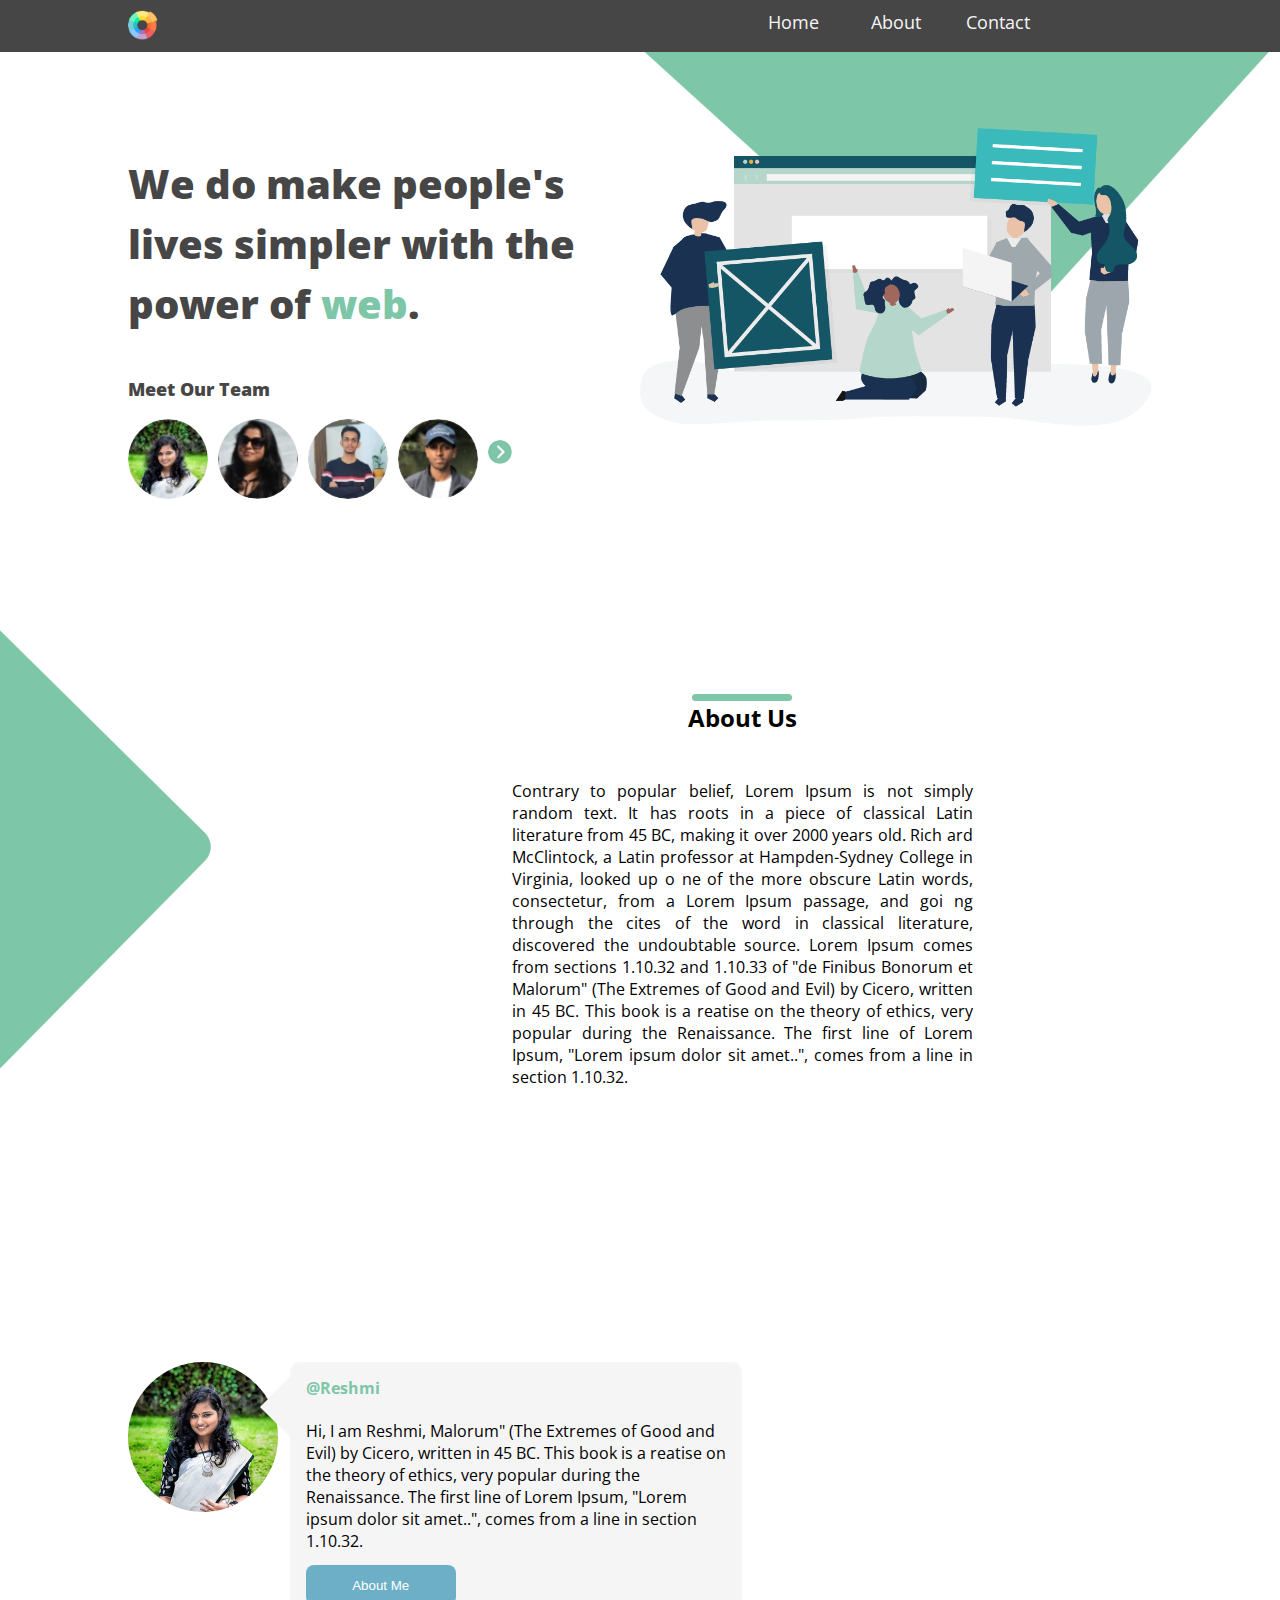
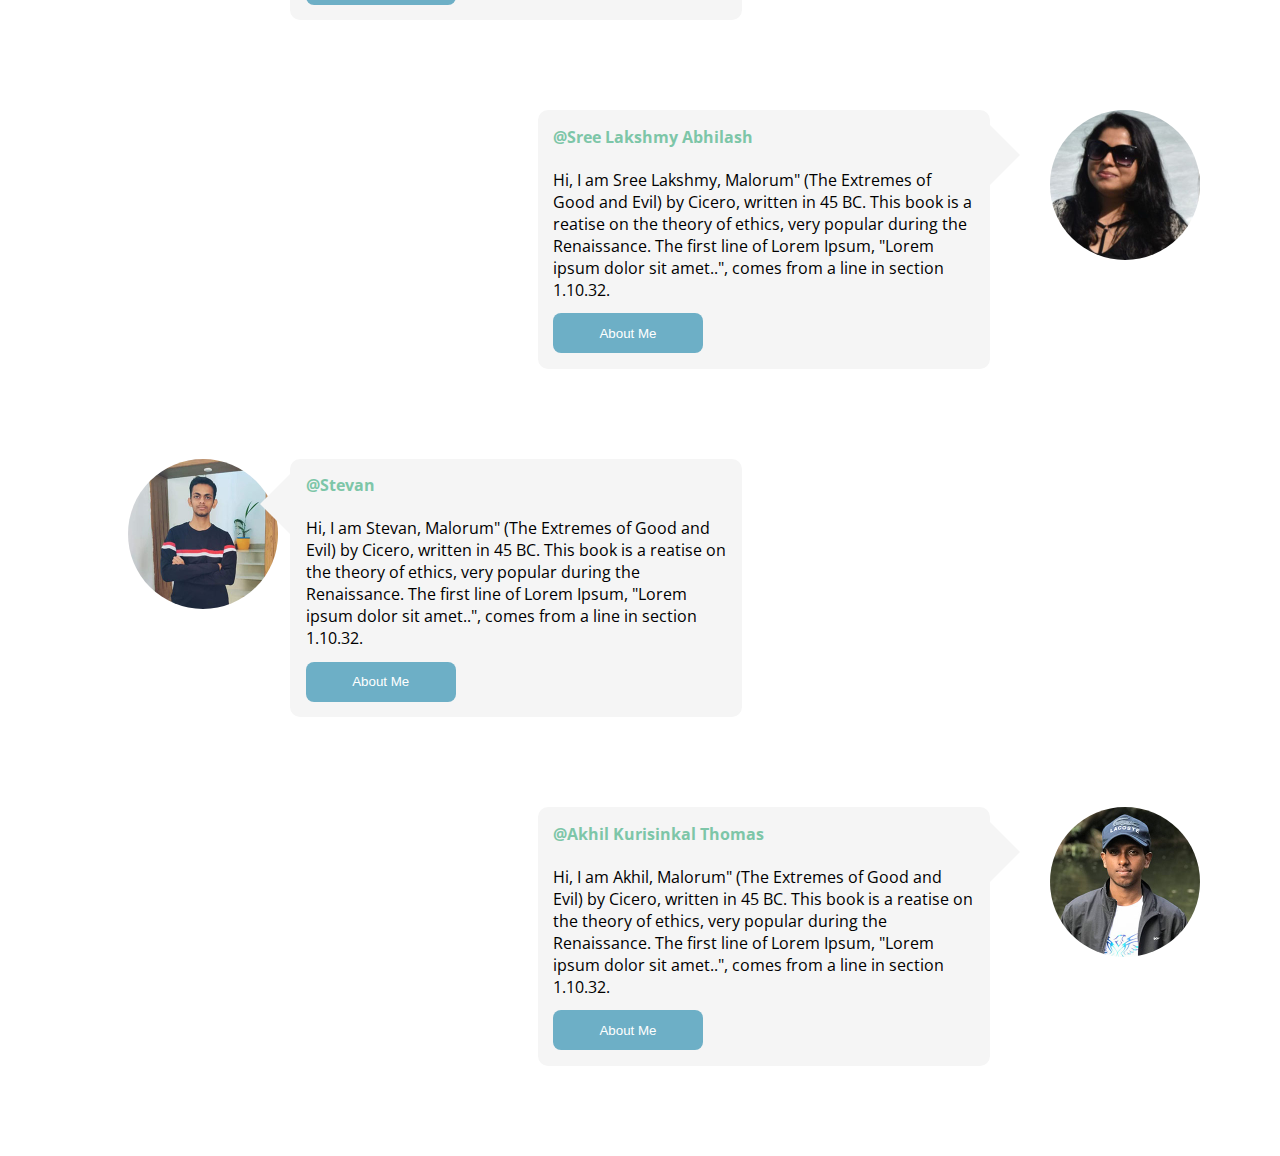
==== index.html @ 6f6b2364 "first commit" ====
<!DOCTYPE html>
<html lang="en">
<head>
    <meta charset="UTF-8">
    <meta name="viewport" content="width=device-width, initial-scale=1.0">
    <link rel="stylesheet" type="text/css" href="css/style.css">
    <link rel="preconnect" href="https://fonts.gstatic.com">
    <link href="https://fonts.googleapis.com/css2?family=Open+Sans:ital,wght@0,300;0,400;0,600;0,700;0,800;1,300;1,400;1,600;1,700;1,800&display=swap" rel="stylesheet">
    
    <title>W4</title>
</head>
<body>
    <!--header-->
    <header>
        <nav>
            <div id="logo">
               <img src="images/logo.png"/>
               <img id="menu"src="images/hamburg.png" style="width: 30px;height:30px"/>
            </div>
            <div id="nav-links">
                <div>Home</div>
                <div>About</div>
                <div>Contact</div>
            </div>
          
              
           
        </nav>
    </header>
    <!--header end-->

    <section id="main">
        <div id="hero-text">
            <p>We do make people's lives simpler with the power of <span style="color:#7DC6A8">web</span>.</p>
            <!--team members photos-->
            <p style="font-size: 18px;margin-top:5%;">Meet Our Team</p>
            <div class="team-icons">
                <div><img src="images/sm-reshmi.jpg"/></div>
                <div><img src="images/sm-sree.jpg"/></div>
                <div><img src="images/sm-stevan.jpg"/></div>
                <div><img src="images/sm-akhil.jpg"/></div>
                <div><a href="#section-3"><img id="right-arrow" src="images/right-arrow.jpg"/></a></div>
            </div>
            <!--team members photos end-->
        </div>
        <div id="hero">
            <img class="hero-img" src="images/35213 [Converted].png"/>
        </div>
    </section>

    <!--section 2 about us-->
    <section id="section-2">
        <div id="about">
            <div style="width: 100px; height:7px;background-color:#7DC6A8;margin:auto;border-radius:10px;"></div>
            <h2>About Us</h2>
            <p>Contrary to popular belief, Lorem Ipsum is not simply random text. It has roots in a 
                piece of classical Latin literature from 45 BC, making it over 2000 years old. Rich
                ard McClintock, a Latin professor at Hampden-Sydney College in Virginia, looked up o
                ne of the more obscure Latin words, consectetur, from a Lorem Ipsum passage, and goi
                ng through the cites of the word in classical literature, discovered the undoubtable 
                source. Lorem Ipsum comes from sections 1.10.32 and 1.10.33 of "de Finibus Bonorum et 
                Malorum" (The Extremes of Good and Evil) by Cicero, written in 45 BC. This book is a 
                reatise on the theory of ethics, very popular during the Renaissance. The first line of 
                Lorem Ipsum, "Lorem ipsum dolor sit amet..", comes from a line in section 1.10.32.
            </p> 
        </div>     
    </section>
    <!--section 2 ends-->

    <!--section 3 members details-->
    <section id="section-3">
        <div class="sub">
            <div class="photo"><img src="images/md-reshmi.jpg"/></div>
            <div class="chat-box">
                <div class="triangle"></div>
                <div class="rectangle">
                    <h4>@Reshmi</h4>
                    <p>Hi, I am Reshmi, Malorum" (The Extremes of Good and Evil) by Cicero, written in 45 BC. This book is a 
                        reatise on the theory of ethics, very popular during the Renaissance. The first line of 
                        Lorem Ipsum, "Lorem ipsum dolor sit amet..", comes from a line in section 1.10.32.</p>
                    <button class="about-btn">About Me</button>
                </div>
            </div>
        </div>
        <div class="sub-2">
            <div class="photo"><img src="images/md-sree.jpg"/></div>
            <div class="chat-box">
                <div class="rectangle">
                    <h4>@Sree Lakshmy Abhilash</h4>
                    <p>Hi, I am Sree Lakshmy, Malorum" (The Extremes of Good and Evil) by Cicero, written in 45 BC. This book is a 
                        reatise on the theory of ethics, very popular during the Renaissance. The first line of 
                        Lorem Ipsum, "Lorem ipsum dolor sit amet..", comes from a line in section 1.10.32.</p>
                    <button class="about-btn">About Me</button>
                </div>
                <div class="triangle-2"></div>    
            </div>
        </div>
        <div class="sub">
            <div class="photo"><img src="images/md-stevan.jpg"/></div>
            <div class="chat-box">
                <div class="triangle"></div>
                <div class="rectangle">
                    <h4>@Stevan</h4>
                    <p>Hi, I am Stevan, Malorum" (The Extremes of Good and Evil) by Cicero, written in 45 BC. This book is a 
                        reatise on the theory of ethics, very popular during the Renaissance. The first line of 
                        Lorem Ipsum, "Lorem ipsum dolor sit amet..", comes from a line in section 1.10.32.</p>
                    <button class="about-btn">About Me</button>
                </div>
            </div>
        </div>
        <div class="sub-2">
            <div class="photo"><img src="images/md-akhil.jpg"/></div>
            <div class="chat-box">
                <div class="rectangle">
                    <h4>@Akhil Kurisinkal Thomas</h4>
                    <p>Hi, I am Akhil, Malorum" (The Extremes of Good and Evil) by Cicero, written in 45 BC. This book is a 
                        reatise on the theory of ethics, very popular during the Renaissance. The first line of 
                        Lorem Ipsum, "Lorem ipsum dolor sit amet..", comes from a line in section 1.10.32.</p>
                    <button class="about-btn">About Me</button>
                </div>
                <div class="triangle-2"></div>
            </div>
        </div>
    </section>
    <!--section 3 ends-->
    
    
</body>
</html>
---- css/style.css ----
* {
  padding: 0;
  margin: 0;
}
body {
  position: relative;
  font-family: "Open Sans", sans-serif;
}
/*navigation bar*/
nav {
  width: 100%;
  height: auto;
  padding-top: 0.8%;
  padding-bottom: 0.5%;
  display: flex;
  flex-direction: row;
  background-color: #464646;
  color: #f5f5f5;
  font-size: 18px;
  position: fixed;
  top: 0;
}
#menu {
  display: none;
}

#logo {
  width: 60%;
  margin-left: 10%;
}
#logo img {
  width: 30px;
  height: 30px;
}

#nav-links {
  width: 40%;
  margin-right: 10%;
  display: flex;
  flex-direction: row;
}
#nav-links div {
  width: 25%;
  text-align: center;
}

#main {
  display: flex;
  padding: 0 10%;
  height: 70vh;
  background-image: url("../images/bg-1.png");
  background-size: 100%;
  background-repeat: no-repeat;
  /* border-bottom: solid #464646; */
}
#main div {
  width: 50%;
}
#hero-text {
  padding-top: 15%;
  font-size: 2.5em;
  font-weight: 800;
  color: #464646;
  line-height: 1.5em;
}
#hero {
  padding-top: 10%;
}
.hero-img {
  width: 100%;
  height: auto;
  margin-top: 5%;
}
.team-icons {
  display: flex;
  flex-direction: row;
  /* margin-top: 20%; */
}
.team-icons div {
  margin-right: 10px;
}
.team-icons img {
  width: 80px;
  height: 80px;
  border-radius: 50%;
}
.team-icons img:hover {
  width: 90px;
  height: 90px;
  border-radius: 50%;
}
#right-arrow {
  width: 24px;
  height: 24px;
}
#section-2 {
  height: 60vh;
  display: flex;
  padding-top: 5%;
  padding-left: 40%;
  background-image: url("../images/bg-2.png");
  background-size: 100%;
  background-repeat: no-repeat;
  /* border-bottom: solid #464646; */
}
#about {
  width: 60%;
  text-align: justify;
  height: auto;
}
#about h2 {
  text-align: center;
}
#about p {
  margin-top: 10%;
}
#section-3 {
  margin-top: 10%;
  display: flex;
  padding: 0 10%;
  flex-direction: column;
}

.sub {
  display: flex;
  flex-direction: row;
  height: auto;
  margin-bottom: 10vh;
}

.sub-2 {
  display: flex;
  flex-direction: row-reverse;
  height: auto;
  margin-bottom: 10vh;
}
.photo {
  width: 10%;
  text-align: center;
}
.photo img {
  width: 150px;
  height: 150px;
  border-radius: 50%;
}
.chat-box {
  width: 50%;
  display: flex;
  flex-direction: row;
}
.rectangle {
  width: 100%;
  height: auto;
  background-color: #f5f5f5;
  border-radius: 10px;
  padding: 3%;
  /* border-top-left-radius: 0; */
}
.rectangle p {
  margin-top: 5%;
}
.rectangle h4 {
  color: #7dc6a8;
}

.triangle {
  color: white;
  width: 0px;
  height: 0px;
  border: 30px solid black;
  border-top-color: transparent;
  border-right-color: #f5f5f5;
  border-bottom-color: transparent;
  border-left-color: transparent;
  margin-top: 15px;
}

.triangle-2 {
  color: white;
  width: 0px;
  height: 0px;
  border: 30px solid black;
  border-top-color: transparent;
  border-right-color: transparent;
  border-bottom-color: transparent;
  border-left-color: #f5f5f5;
  margin-top: 15px;
}
.about-btn {
  margin-top: 3%;
  width: 150px;
  height: 40px;
  background-color: #6dafc6;
  color: #ffffff;
  border: none;
  border-radius: 8px;
}

@media (max-width: 400px) {
  nav {
    width: 100%;
    height: auto;
    padding-top: 0.8%;
    padding-bottom: 0.5%;
    display: flex;
    flex-direction: row;
    background-color: #464646;
    color: #f5f5f5;
    font-size: 18px;
    position: fixed;
    top: 0;
  }

  #nav-links {
    display: none;
  }

  #logo {
    width: 100%;
    padding: 0 5%;
    margin-left: 0;
  }

  #menu {
    display: block;
    float: right;
  }
  #main {
    display: flex;
    flex-direction: column;
    padding: 0 5%;
    height: 100vh;
    background-image: url("../images/bg-1.png");
    background-size: 100%;
    background-repeat: no-repeat;
    border-bottom: solid #464646;
  }
  #main div {
    width: 100%;
    height: 70%;
  }
  #hero-text {
    padding-top: 15%;
    font-size: 2em;
    font-weight: 800;
    color: #464646;
    line-height: 1.5em;
  }
  #hero {
    padding-top: 5%;
    text-align: center;
  }
  .hero-img {
    width: 250px;
    height: auto;
    margin-top: 5%;
  }

  .team-icons {
    display: flex;
    flex-direction: row;
    /* margin-top: 20%; */
  }
  .team-icons div {
    margin-right: 3%;
  }
  .team-icons img {
    width: 40px;
    height: 40px;
    border-radius: 50%;
  }
  .team-icons img:hover {
    width: 50px;
    height: 50px;
    border-radius: 50%;
  }
  #right-arrow {
    width: 24px;
    height: 24px;
  }

  #section-2 {
    height: 100vh;
    display: flex;
    padding: 8%;
    background-image: url("../images/bg-2.png");
    background-size: 100%;
    background-repeat: no-repeat;
    border-bottom: solid #464646;
  }
  #about {
    width: 100%;
    text-align: justify;
    height: 100%;
  }
  #about h2 {
    text-align: center;
  }
  #about p {
    margin-top: 10%;
  }

  #section-3 {
    margin-top: 2%;
    display: flex;
    flex-direction: column;
  }

  .sub {
    display: flex;
    flex-direction: row;
    height: auto;
    margin-bottom: 10vh;
  }

  .sub-2 {
    display: flex;
    flex-direction: row-reverse;
    height: auto;
    margin-bottom: 10vh;
  }
  .photo {
    width: 10%;
    text-align: center;
  }
  .photo img {
    width: 50px;
    height: 50px;
    border-radius: 50%;
  }
  .chat-box {
    width: 100%;
    display: flex;
    flex-direction: row;
  }
  .rectangle {
    /* width: 100%;
    height: auto; */
    background-color: #f5f5f5;
    border-radius: 10px;
    padding: 3%;
    font-size: 12px;
    /* border-top-left-radius: 0; */
  }
  .rectangle p {
    margin-top: 5%;
  }
  .rectangle h4 {
    color: #7dc6a8;
  }

  .triangle {
    color: white;
    width: 0px;
    height: 0px;
    border: 30px solid black;
    border-top-color: transparent;
    border-right-color: #f5f5f5;
    border-bottom-color: transparent;
    border-left-color: transparent;
    margin-top: 15px;
  }

  .triangle-2 {
    color: white;
    width: 0px;
    height: 0px;
    border: 30px solid black;
    border-top-color: transparent;
    border-right-color: transparent;
    border-bottom-color: transparent;
    border-left-color: #f5f5f5;
    margin-top: 15px;
  }
  .about-btn {
    margin-top: 3%;
    width: 100px;
    height: 30px;
    background-color: #6dafc6;
    color: #ffffff;
    border: none;
    border-radius: 8px;
  }
}
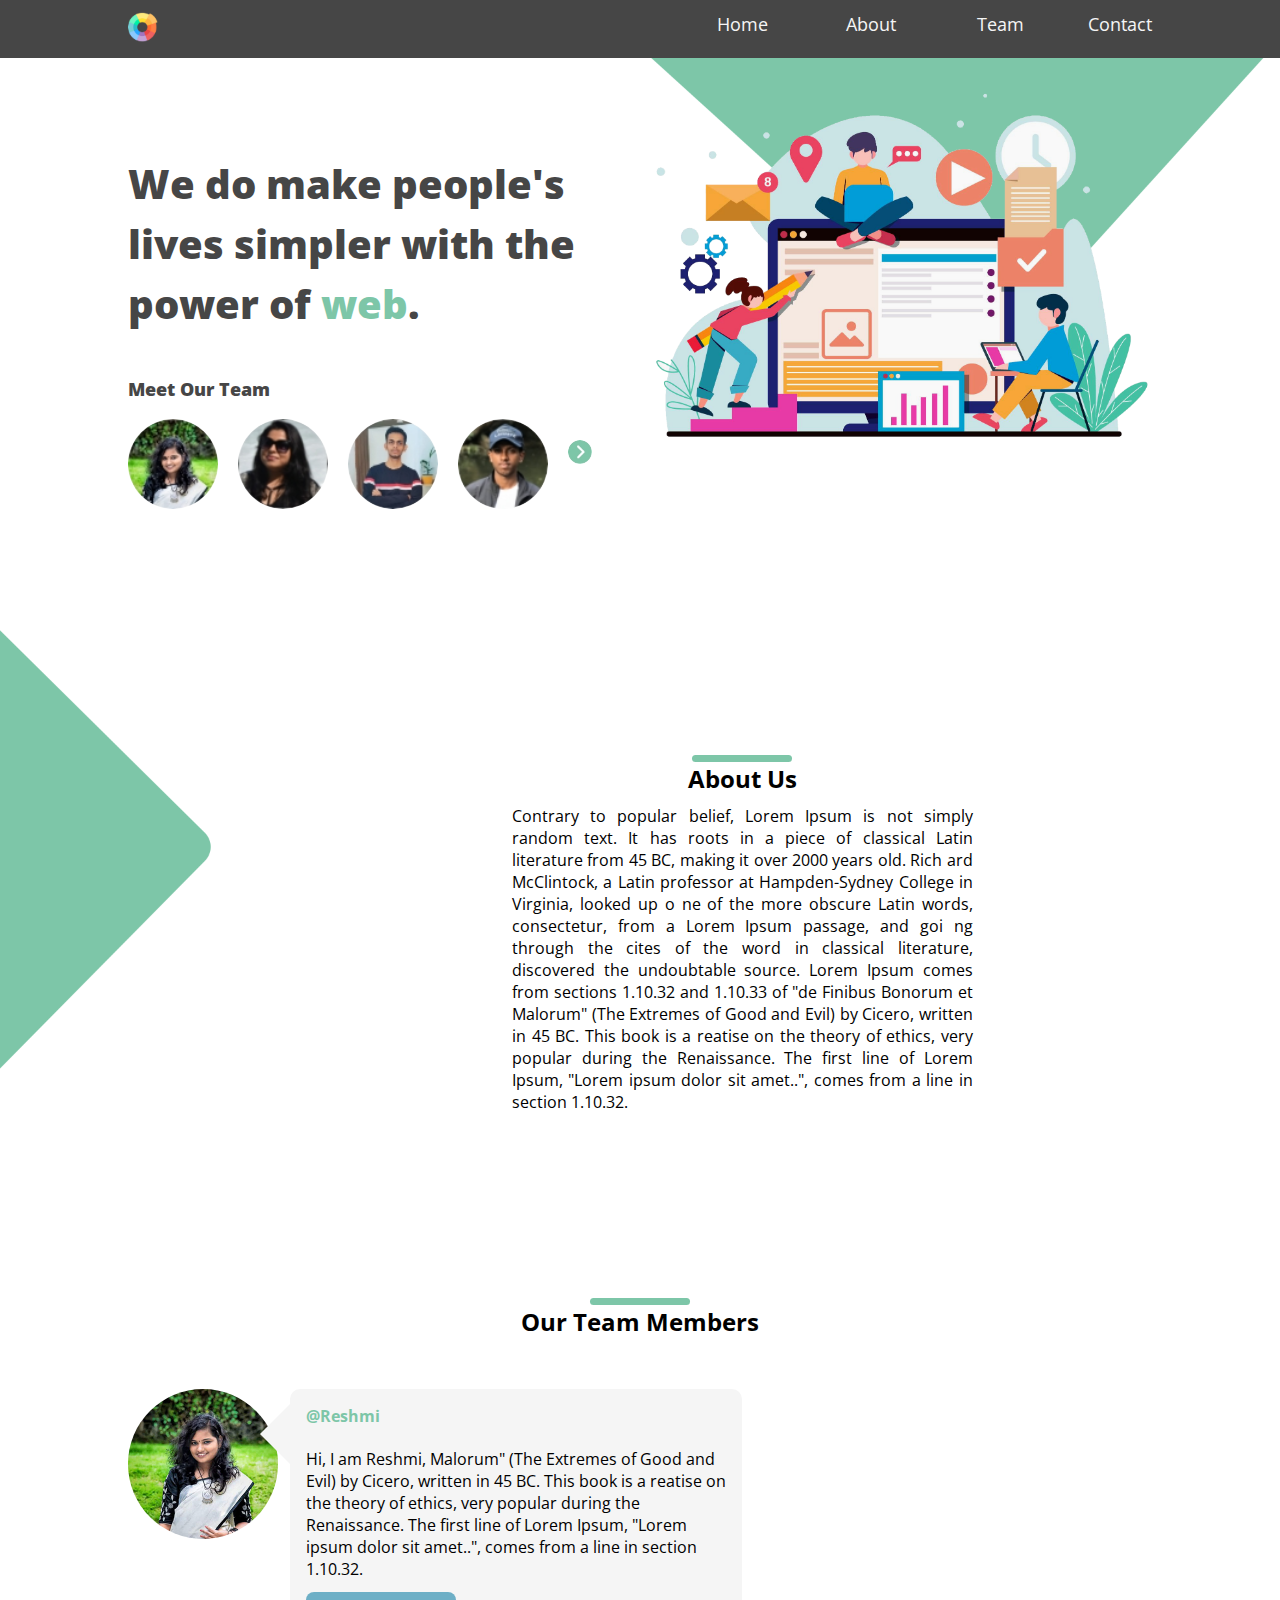
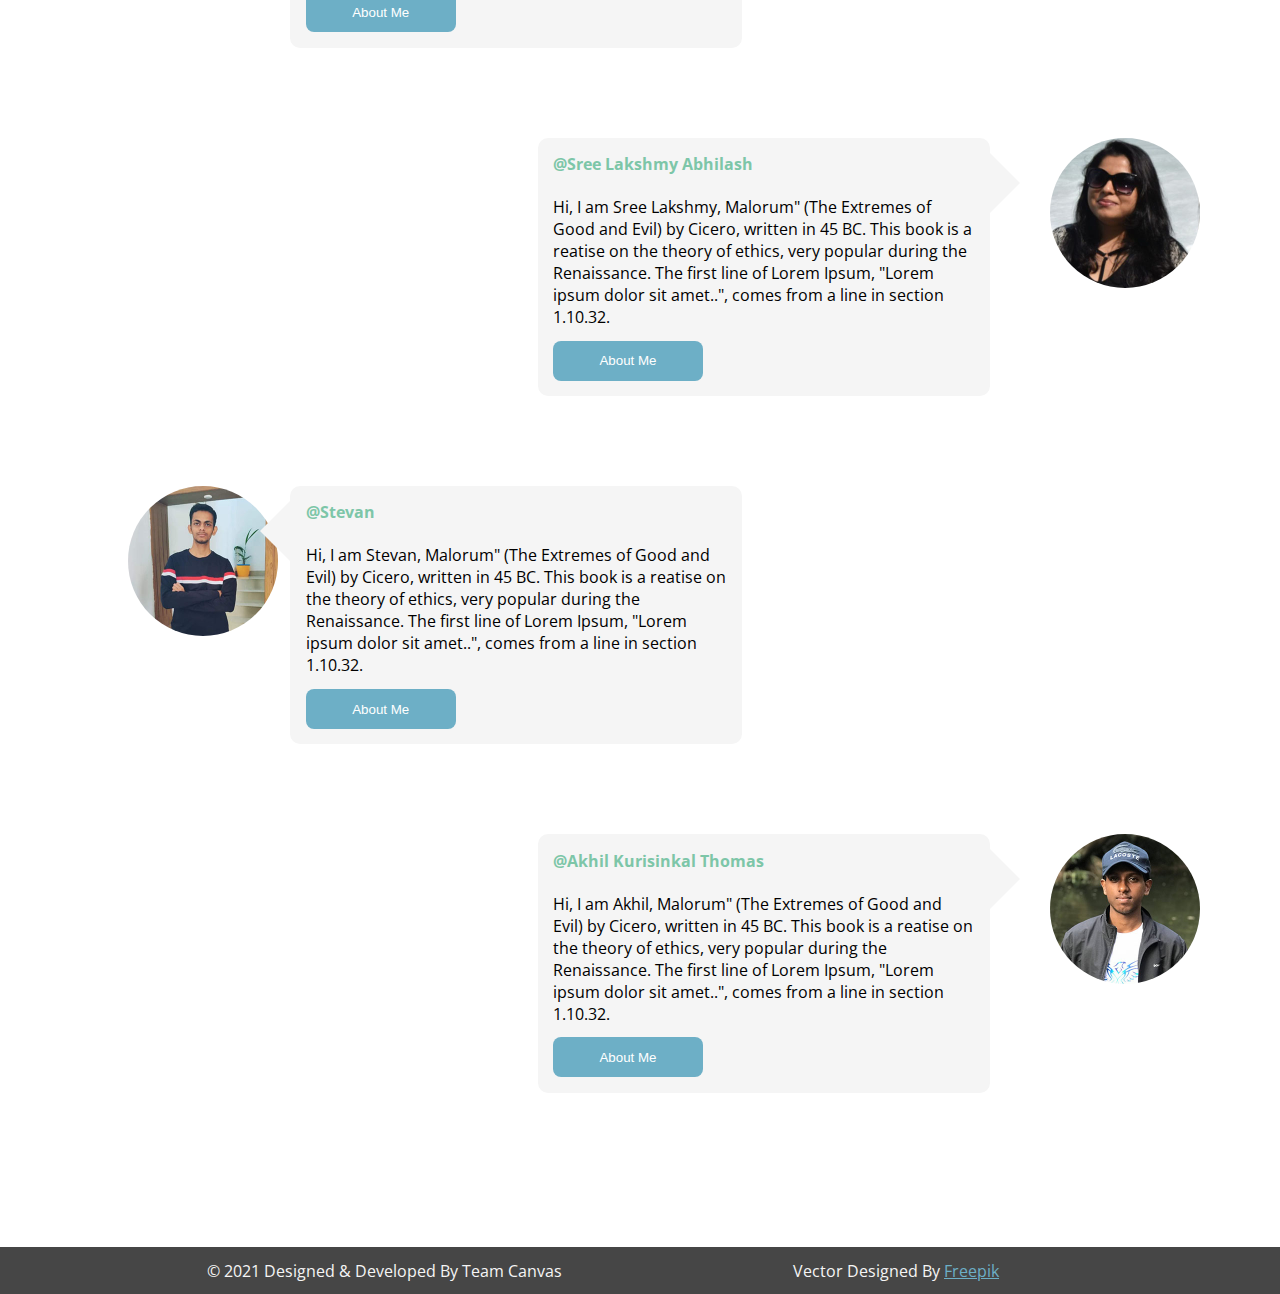
==== commit bc6f9509: "commit 2" ====
--- a/index.html
+++ b/index.html
@@ -18,13 +18,11 @@
                <img id="menu"src="images/hamburg.png" style="width: 30px;height:30px"/>
             </div>
             <div id="nav-links">
-                <div>Home</div>
-                <div>About</div>
-                <div>Contact</div>
-            </div>
-          
-              
-           
+                <div><a href="index.html">Home</a></div>
+                <div><a href="#about">About</a></div>
+                <div><a href="#section-3">Team</a></div>
+                <div><a href="#contact">Contact</a></div>
+            </div>  
         </nav>
     </header>
     <!--header end-->
@@ -44,7 +42,7 @@
             <!--team members photos end-->
         </div>
         <div id="hero">
-            <img class="hero-img" src="images/35213 [Converted].png"/>
+            <img class="hero-img" src="images/2.png"/>
         </div>
     </section>
 
@@ -69,6 +67,10 @@
 
     <!--section 3 members details-->
     <section id="section-3">
+        <div id="team">
+            <div style="width: 100px; height:7px;background-color:#7DC6A8;margin:auto;border-radius:10px;"></div>
+            <h2>Our Team Members</h2>
+        </div>
         <div class="sub">
             <div class="photo"><img src="images/md-reshmi.jpg"/></div>
             <div class="chat-box">
@@ -123,6 +125,16 @@
         </div>
     </section>
     <!--section 3 ends-->
+
+
+<footer>
+    <div class="copyright">
+        &#169; 2021 Designed & Developed By Team Canvas
+    </div>
+    <div class="credits">
+        Vector Designed By <a href="http://www.freepik.com">Freepik</a>
+    </div>
+</footer>
     
     
 </body>
--- a/css/style.css
+++ b/css/style.css
@@ -10,8 +10,8 @@
 nav {
   width: 100%;
   height: auto;
-  padding-top: 0.8%;
-  padding-bottom: 0.5%;
+  padding-top: 0.9%;
+  padding-bottom: 0.9%;
   display: flex;
   flex-direction: row;
   background-color: #464646;
@@ -25,7 +25,7 @@
 }
 
 #logo {
-  width: 60%;
+  width: 50%;
   margin-left: 10%;
 }
 #logo img {
@@ -34,16 +34,23 @@
 }
 
 #nav-links {
-  width: 40%;
+  width: 50%;
   margin-right: 10%;
   display: flex;
   flex-direction: row;
 }
+
 #nav-links div {
   width: 25%;
-  text-align: center;
-}
-
+  text-align: right;
+}
+#nav-links a:link {
+  color: #f5f5f5;
+  text-decoration: none;
+}
+#nav-links a:active {
+  text-decoration: underline;
+}
 #main {
   display: flex;
   padding: 0 10%;
@@ -51,7 +58,6 @@
   background-image: url("../images/bg-1.png");
   background-size: 100%;
   background-repeat: no-repeat;
-  /* border-bottom: solid #464646; */
 }
 #main div {
   width: 50%;
@@ -64,7 +70,8 @@
   line-height: 1.5em;
 }
 #hero {
-  padding-top: 10%;
+  padding-top: 5%;
+  border-left: #464646;
 }
 .hero-img {
   width: 100%;
@@ -77,16 +84,16 @@
   /* margin-top: 20%; */
 }
 .team-icons div {
-  margin-right: 10px;
+  margin-right: 20px;
 }
 .team-icons img {
-  width: 80px;
-  height: 80px;
-  border-radius: 50%;
-}
-.team-icons img:hover {
   width: 90px;
   height: 90px;
+  border-radius: 50%;
+}
+.team-icons img:hover {
+  width: 100px;
+  height: 100px;
   border-radius: 50%;
 }
 #right-arrow {
@@ -101,10 +108,10 @@
   background-image: url("../images/bg-2.png");
   background-size: 100%;
   background-repeat: no-repeat;
-  /* border-bottom: solid #464646; */
 }
 #about {
   width: 60%;
+  padding-top: 8%;
   text-align: justify;
   height: auto;
 }
@@ -112,15 +119,18 @@
   text-align: center;
 }
 #about p {
-  margin-top: 10%;
+  margin-top: 2%;
 }
 #section-3 {
-  margin-top: 10%;
-  display: flex;
-  padding: 0 10%;
+  /* margin-top: 3%; */
+  display: flex;
+  padding: 5% 10%;
   flex-direction: column;
 }
-
+#section-3 h2 {
+  text-align: center;
+  margin-bottom: 5%;
+}
 .sub {
   display: flex;
   flex-direction: row;
@@ -196,6 +206,28 @@
   border-radius: 8px;
 }
 
+footer {
+  width: 100%;
+  background-color: #464646;
+  color: #f5f5f5;
+  height: auto;
+  padding: 1% 0;
+  display: flex;
+}
+footer a {
+  color: #6dafc6;
+}
+footer div {
+  width: 50%;
+  text-align: center;
+}
+footer div.copyright {
+  margin-left: 10%;
+}
+footer div.credits {
+  margin-right: 10%;
+}
+
 @media (max-width: 400px) {
   nav {
     width: 100%;
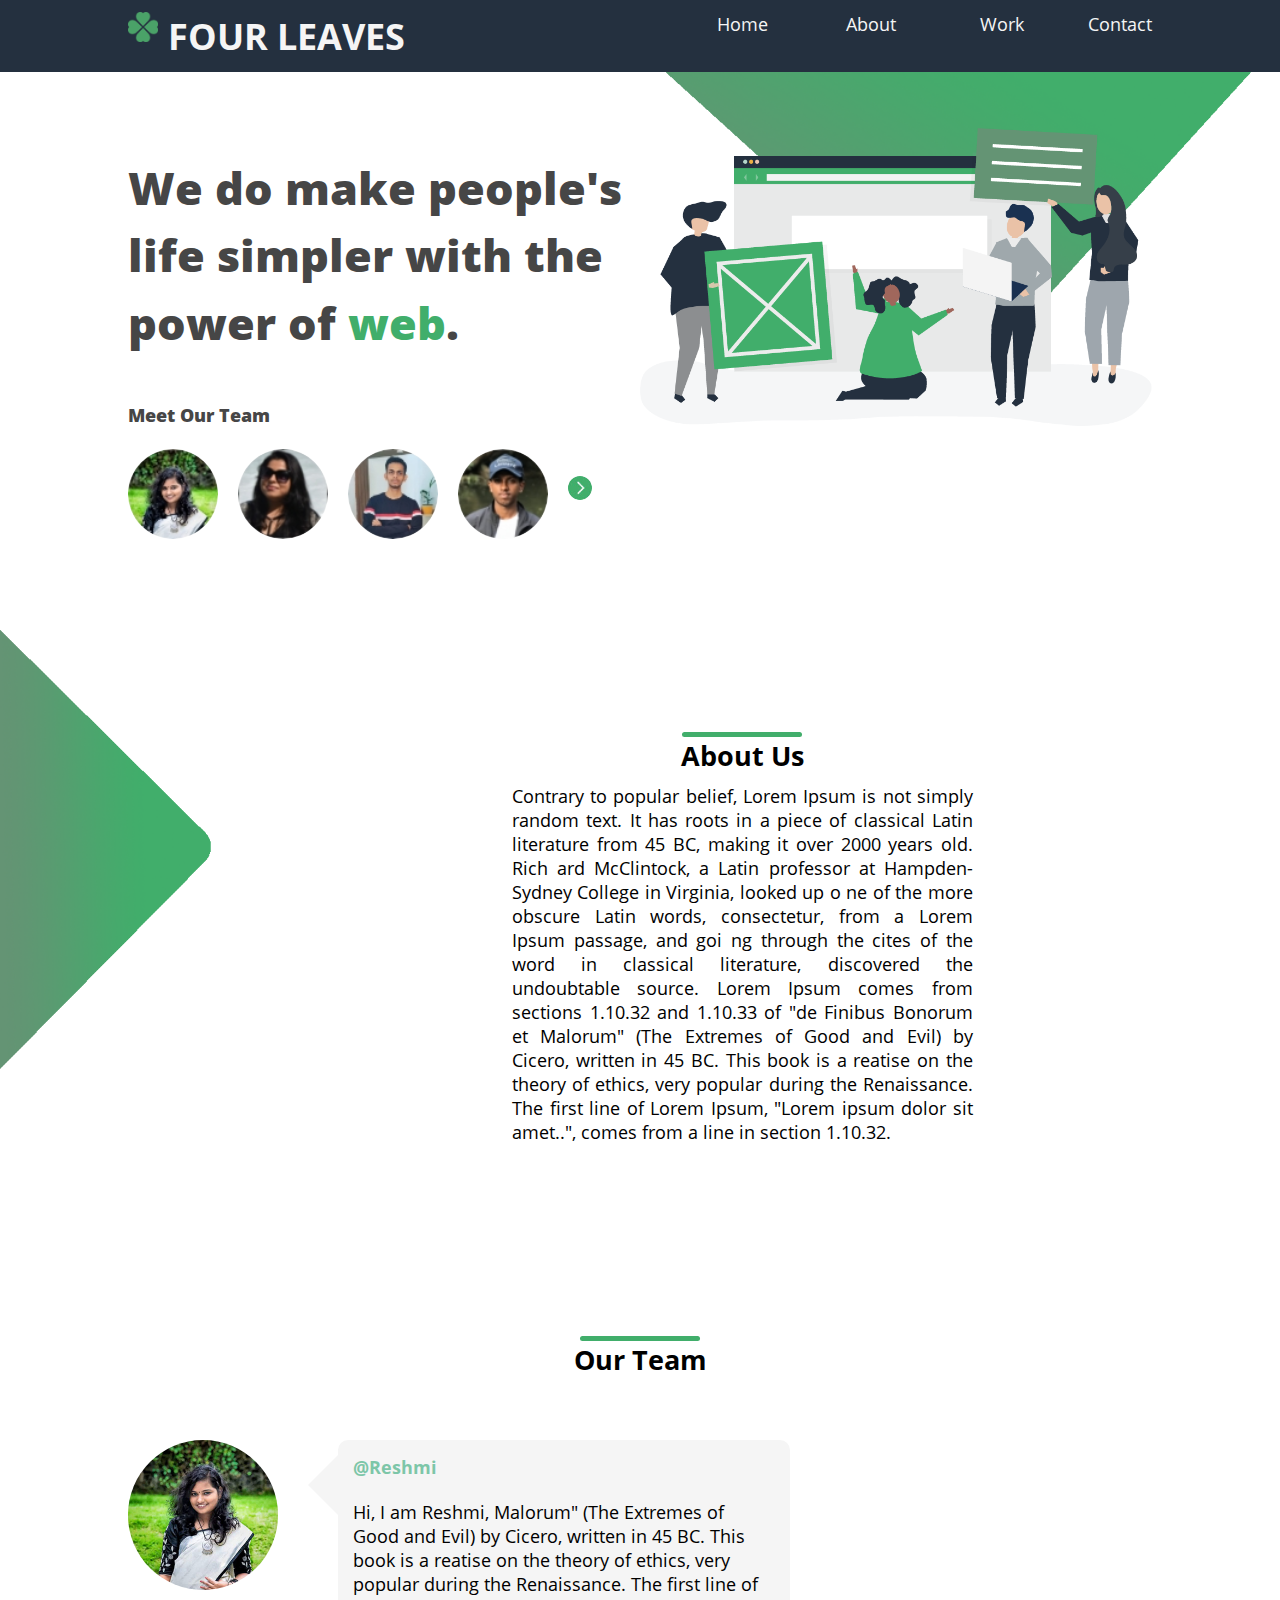
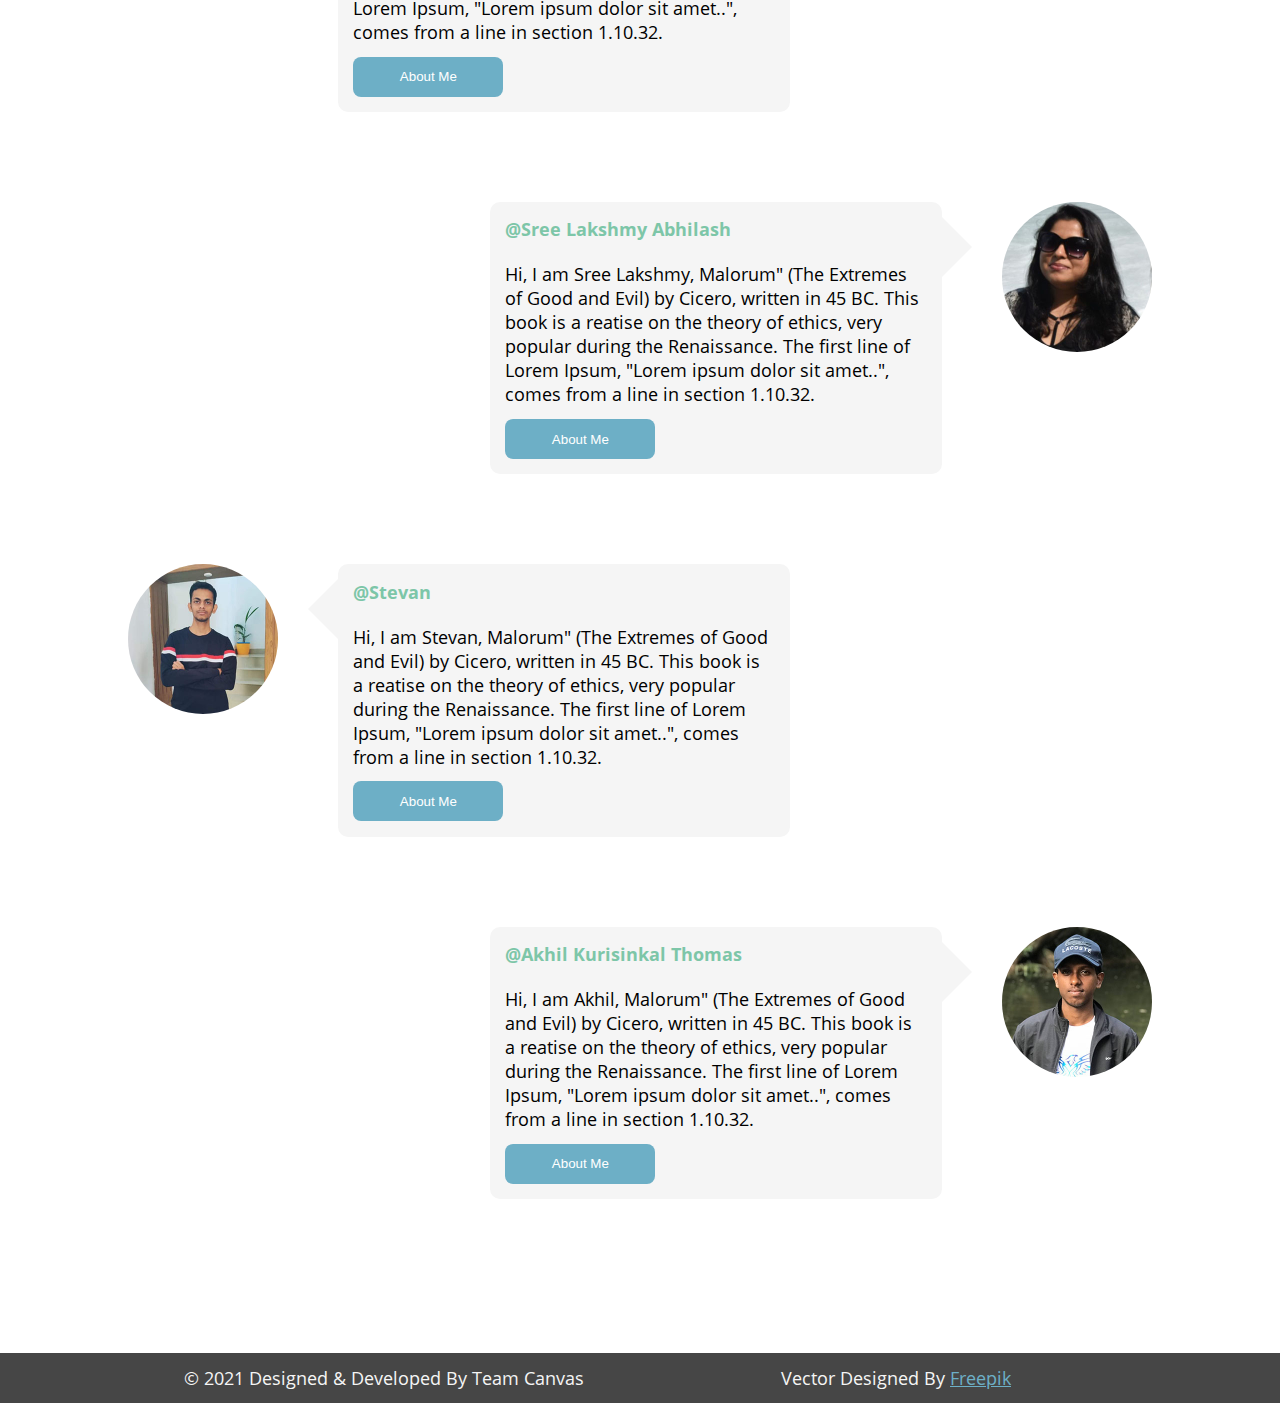
==== commit 6ba86cd2: "modified" ====
--- a/index.html
+++ b/index.html
@@ -4,138 +4,129 @@
     <meta charset="UTF-8">
     <meta name="viewport" content="width=device-width, initial-scale=1.0">
     <link rel="stylesheet" type="text/css" href="css/style.css">
+    <link rel="stylesheet" type="text/css" href="css/fonts.css">
     <link rel="preconnect" href="https://fonts.gstatic.com">
     <link href="https://fonts.googleapis.com/css2?family=Open+Sans:ital,wght@0,300;0,400;0,600;0,700;0,800;1,300;1,400;1,600;1,700;1,800&display=swap" rel="stylesheet">
-    
-    <title>W4</title>
+    <title>Canvas</title>
 </head>
 <body>
-    <!--header-->
     <header>
         <nav>
-            <div id="logo">
-               <img src="images/logo.png"/>
-               <img id="menu"src="images/hamburg.png" style="width: 30px;height:30px"/>
-            </div>
-            <div id="nav-links">
-                <div><a href="index.html">Home</a></div>
-                <div><a href="#about">About</a></div>
-                <div><a href="#section-3">Team</a></div>
-                <div><a href="#contact">Contact</a></div>
-            </div>  
+            <section id="logo">
+                <img src="images/logo.png"/>
+                <h1>FOUR LEAVES</h1>
+            </section>
+            <section id="nav-links">
+                <ul id="nav-list">
+                    <li class="nav-link"><a href="index.html">Home</a></li>
+                    <li class="nav-link"><a href="#about">About</a></li>
+                    <li class="nav-link"><a href="#Team">Work</a></li>
+                    <li class="nav-link"><a href="#contact">Contact</a></li>
+                </ul>
+            </section>  
         </nav>
     </header>
-    <!--header end-->
-
-    <section id="main">
-        <div id="hero-text">
-            <p>We do make people's lives simpler with the power of <span style="color:#7DC6A8">web</span>.</p>
-            <!--team members photos-->
-            <p style="font-size: 18px;margin-top:5%;">Meet Our Team</p>
-            <div class="team-icons">
-                <div><img src="images/sm-reshmi.jpg"/></div>
-                <div><img src="images/sm-sree.jpg"/></div>
-                <div><img src="images/sm-stevan.jpg"/></div>
-                <div><img src="images/sm-akhil.jpg"/></div>
-                <div><a href="#section-3"><img id="right-arrow" src="images/right-arrow.jpg"/></a></div>
+    <main>
+        <section id="section-1">
+            <article>
+                <section id="hero-text">
+                    <p>We do make people's life simpler with the power of <span id="web-text">web</span>.</p>
+                    <p id="meet-text">Meet Our Team</p>
+                    <section class="team-icons">
+                        <div><img src="images/sm-reshmi.jpg"/></div>
+                        <div><img src="images/sm-sree.jpg"/></div>
+                        <div><img src="images/sm-stevan.jpg"/></div>
+                        <div><img src="images/sm-akhil.jpg"/></div>
+                        <div><a href="#section-3"><img id="right-arrow" src="images/right-arrow.jpg"/></a></div>
+                    </section>
+                </section>
+                <section id="hero">
+                    <img class="hero-img" src="images/newbg.png"/>
+                </section>
+            </article>
+        </section>
+        <section id="section-2">
+            <article id="about">
+                <div class="top-line"></div>
+                <h2>About Us</h2>
+                <p>Contrary to popular belief, Lorem Ipsum is not simply random text. It has roots in a 
+                    piece of classical Latin literature from 45 BC, making it over 2000 years old. Rich
+                    ard McClintock, a Latin professor at Hampden-Sydney College in Virginia, looked up o
+                    ne of the more obscure Latin words, consectetur, from a Lorem Ipsum passage, and goi
+                    ng through the cites of the word in classical literature, discovered the undoubtable 
+                    source. Lorem Ipsum comes from sections 1.10.32 and 1.10.33 of "de Finibus Bonorum et 
+                    Malorum" (The Extremes of Good and Evil) by Cicero, written in 45 BC. This book is a 
+                    reatise on the theory of ethics, very popular during the Renaissance. The first line of 
+                    Lorem Ipsum, "Lorem ipsum dolor sit amet..", comes from a line in section 1.10.32.
+                </p> 
+            </article>     
+        </section>
+        <section id="section-3">
+            <div id="team">
+                <div class="top-line"></div>
+                <h2>Our Team</h2>
             </div>
-            <!--team members photos end-->
-        </div>
-        <div id="hero">
-            <img class="hero-img" src="images/2.png"/>
-        </div>
+            <article class="sub">
+                <section class="photo"><img src="images/md-reshmi.jpg"/></section>
+                <div class="chat-box">
+                    <div class="triangle"></div>
+                    <div class="rectangle">
+                        <h4>@Reshmi</h4>
+                        <p>Hi, I am Reshmi, Malorum" (The Extremes of Good and Evil) by Cicero, written in 45 BC. This book is a 
+                            reatise on the theory of ethics, very popular during the Renaissance. The first line of 
+                            Lorem Ipsum, "Lorem ipsum dolor sit amet..", comes from a line in section 1.10.32.</p>
+                        <button class="about-btn">About Me</button>
+                    </div>
+                </div>
+            </article>
+            <article class="sub-2">
+                <section class="photo"><img src="images/md-sree.jpg"/></section>
+                <section class="chat-box">
+                    <div class="rectangle">
+                        <h4>@Sree Lakshmy Abhilash</h4>
+                        <p>Hi, I am Sree Lakshmy, Malorum" (The Extremes of Good and Evil) by Cicero, written in 45 BC. This book is a 
+                            reatise on the theory of ethics, very popular during the Renaissance. The first line of 
+                            Lorem Ipsum, "Lorem ipsum dolor sit amet..", comes from a line in section 1.10.32.</p>
+                        <button class="about-btn">About Me</button>
+                    </div>
+                    <div class="triangle-2"></div>    
+                </section>
+            </article>
+            <article class="sub">
+                <section class="photo"><img src="images/md-stevan.jpg"/></section>
+                <section class="chat-box">
+                    <div class="triangle"></div>
+                    <div class="rectangle">
+                        <h4>@Stevan</h4>
+                        <p>Hi, I am Stevan, Malorum" (The Extremes of Good and Evil) by Cicero, written in 45 BC. This book is a 
+                            reatise on the theory of ethics, very popular during the Renaissance. The first line of 
+                            Lorem Ipsum, "Lorem ipsum dolor sit amet..", comes from a line in section 1.10.32.</p>
+                        <button class="about-btn">About Me</button>
+                    </div>
+                </section>
+            </article>
+            <article class="sub-2">
+                <section class="photo"><img src="images/md-akhil.jpg"/></section>
+                <section class="chat-box">
+                    <div class="rectangle">
+                        <h4>@Akhil Kurisinkal Thomas</h4>
+                        <p>Hi, I am Akhil, Malorum" (The Extremes of Good and Evil) by Cicero, written in 45 BC. This book is a 
+                            reatise on the theory of ethics, very popular during the Renaissance. The first line of 
+                            Lorem Ipsum, "Lorem ipsum dolor sit amet..", comes from a line in section 1.10.32.</p>
+                        <button class="about-btn">About Me</button>
+                    </div>
+                    <div class="triangle-2"></div>
+                </section>
+            </article>
+        </section>
+    </main>
+<footer>
+    <section class="copyright">
+        &#169; 2021 Designed & Developed By Team Canvas
     </section>
-
-    <!--section 2 about us-->
-    <section id="section-2">
-        <div id="about">
-            <div style="width: 100px; height:7px;background-color:#7DC6A8;margin:auto;border-radius:10px;"></div>
-            <h2>About Us</h2>
-            <p>Contrary to popular belief, Lorem Ipsum is not simply random text. It has roots in a 
-                piece of classical Latin literature from 45 BC, making it over 2000 years old. Rich
-                ard McClintock, a Latin professor at Hampden-Sydney College in Virginia, looked up o
-                ne of the more obscure Latin words, consectetur, from a Lorem Ipsum passage, and goi
-                ng through the cites of the word in classical literature, discovered the undoubtable 
-                source. Lorem Ipsum comes from sections 1.10.32 and 1.10.33 of "de Finibus Bonorum et 
-                Malorum" (The Extremes of Good and Evil) by Cicero, written in 45 BC. This book is a 
-                reatise on the theory of ethics, very popular during the Renaissance. The first line of 
-                Lorem Ipsum, "Lorem ipsum dolor sit amet..", comes from a line in section 1.10.32.
-            </p> 
-        </div>     
+    <section class="credits">
+        Vector Designed By <a href="http://www.freepik.com">Freepik</a>
     </section>
-    <!--section 2 ends-->
-
-    <!--section 3 members details-->
-    <section id="section-3">
-        <div id="team">
-            <div style="width: 100px; height:7px;background-color:#7DC6A8;margin:auto;border-radius:10px;"></div>
-            <h2>Our Team Members</h2>
-        </div>
-        <div class="sub">
-            <div class="photo"><img src="images/md-reshmi.jpg"/></div>
-            <div class="chat-box">
-                <div class="triangle"></div>
-                <div class="rectangle">
-                    <h4>@Reshmi</h4>
-                    <p>Hi, I am Reshmi, Malorum" (The Extremes of Good and Evil) by Cicero, written in 45 BC. This book is a 
-                        reatise on the theory of ethics, very popular during the Renaissance. The first line of 
-                        Lorem Ipsum, "Lorem ipsum dolor sit amet..", comes from a line in section 1.10.32.</p>
-                    <button class="about-btn">About Me</button>
-                </div>
-            </div>
-        </div>
-        <div class="sub-2">
-            <div class="photo"><img src="images/md-sree.jpg"/></div>
-            <div class="chat-box">
-                <div class="rectangle">
-                    <h4>@Sree Lakshmy Abhilash</h4>
-                    <p>Hi, I am Sree Lakshmy, Malorum" (The Extremes of Good and Evil) by Cicero, written in 45 BC. This book is a 
-                        reatise on the theory of ethics, very popular during the Renaissance. The first line of 
-                        Lorem Ipsum, "Lorem ipsum dolor sit amet..", comes from a line in section 1.10.32.</p>
-                    <button class="about-btn">About Me</button>
-                </div>
-                <div class="triangle-2"></div>    
-            </div>
-        </div>
-        <div class="sub">
-            <div class="photo"><img src="images/md-stevan.jpg"/></div>
-            <div class="chat-box">
-                <div class="triangle"></div>
-                <div class="rectangle">
-                    <h4>@Stevan</h4>
-                    <p>Hi, I am Stevan, Malorum" (The Extremes of Good and Evil) by Cicero, written in 45 BC. This book is a 
-                        reatise on the theory of ethics, very popular during the Renaissance. The first line of 
-                        Lorem Ipsum, "Lorem ipsum dolor sit amet..", comes from a line in section 1.10.32.</p>
-                    <button class="about-btn">About Me</button>
-                </div>
-            </div>
-        </div>
-        <div class="sub-2">
-            <div class="photo"><img src="images/md-akhil.jpg"/></div>
-            <div class="chat-box">
-                <div class="rectangle">
-                    <h4>@Akhil Kurisinkal Thomas</h4>
-                    <p>Hi, I am Akhil, Malorum" (The Extremes of Good and Evil) by Cicero, written in 45 BC. This book is a 
-                        reatise on the theory of ethics, very popular during the Renaissance. The first line of 
-                        Lorem Ipsum, "Lorem ipsum dolor sit amet..", comes from a line in section 1.10.32.</p>
-                    <button class="about-btn">About Me</button>
-                </div>
-                <div class="triangle-2"></div>
-            </div>
-        </div>
-    </section>
-    <!--section 3 ends-->
-
-
-<footer>
-    <div class="copyright">
-        &#169; 2021 Designed & Developed By Team Canvas
-    </div>
-    <div class="credits">
-        Vector Designed By <a href="http://www.freepik.com">Freepik</a>
-    </div>
-</footer>
-    
-    
+</footer>  
 </body>
 </html>--- a/css/style.css
+++ b/css/style.css
@@ -3,10 +3,9 @@
   margin: 0;
 }
 body {
-  position: relative;
   font-family: "Open Sans", sans-serif;
-}
-/*navigation bar*/
+  font-size: 18px;
+}
 nav {
   width: 100%;
   height: auto;
@@ -14,74 +13,98 @@
   padding-bottom: 0.9%;
   display: flex;
   flex-direction: row;
-  background-color: #464646;
+  background-color: #24303f;
   color: #f5f5f5;
   font-size: 18px;
   position: fixed;
   top: 0;
 }
-#menu {
-  display: none;
-}
-
+nav section {
+  width: 50%;
+}
 #logo {
-  width: 50%;
   margin-left: 10%;
+  display: flex;
 }
 #logo img {
   width: 30px;
   height: 30px;
 }
-
+h1 {
+  display: inline;
+  margin-left: 10px;
+}
 #nav-links {
-  width: 50%;
   margin-right: 10%;
   display: flex;
   flex-direction: row;
 }
-
-#nav-links div {
+#nav-links ul {
+  width: 100%;
+  display: flex;
+  list-style-type: none;
+}
+#nav-links ul li {
   width: 25%;
   text-align: right;
 }
-#nav-links a:link {
+#menu {
+  display: none;
+}
+#nav-links a {
   color: #f5f5f5;
   text-decoration: none;
 }
 #nav-links a:active {
   text-decoration: underline;
 }
-#main {
+#nav-links a:hover {
+  text-decoration: underline;
+}
+main {
+  width: 100%;
+  height: auto;
+}
+#section-1 {
+  width: 80%;
   display: flex;
   padding: 0 10%;
   height: 70vh;
   background-image: url("../images/bg-1.png");
   background-size: 100%;
   background-repeat: no-repeat;
-}
-#main div {
+  /* flex-wrap: wrap; */
+}
+#section-1 article {
+  width: 100%;
+  padding-top: 5%;
+  display: flex;
+}
+#section-1 article section {
   width: 50%;
 }
 #hero-text {
-  padding-top: 15%;
+  padding-top: 10%;
   font-size: 2.5em;
   font-weight: 800;
   color: #464646;
   line-height: 1.5em;
 }
-#hero {
-  padding-top: 5%;
-  border-left: #464646;
+#web-text {
+  color: #41ae6b;
+}
+#meet-text {
+  font-size: 18px;
+  margin-top: 5%;
 }
 .hero-img {
   width: 100%;
   height: auto;
-  margin-top: 5%;
+  padding-top: 15%;
 }
 .team-icons {
   display: flex;
   flex-direction: row;
-  /* margin-top: 20%; */
 }
 .team-icons div {
   margin-right: 20px;
@@ -103,7 +126,7 @@
 #section-2 {
   height: 60vh;
   display: flex;
-  padding-top: 5%;
+  padding-top: 8%;
   padding-left: 40%;
   background-image: url("../images/bg-2.png");
   background-size: 100%;
@@ -111,7 +134,6 @@
 }
 #about {
   width: 60%;
-  padding-top: 8%;
   text-align: justify;
   height: auto;
 }
@@ -122,58 +144,57 @@
   margin-top: 2%;
 }
 #section-3 {
-  /* margin-top: 3%; */
-  display: flex;
+  display: flex;
+  flex-direction: column;
   padding: 5% 10%;
-  flex-direction: column;
 }
 #section-3 h2 {
   text-align: center;
   margin-bottom: 5%;
 }
-.sub {
+#team {
+  margin-bottom: 10px;
+}
+#section-3 article.sub {
   display: flex;
   flex-direction: row;
   height: auto;
   margin-bottom: 10vh;
 }
-
-.sub-2 {
+#section-3 article.sub-2 {
   display: flex;
   flex-direction: row-reverse;
   height: auto;
   margin-bottom: 10vh;
 }
-.photo {
+#section-3 article.photo {
   width: 10%;
   text-align: center;
 }
-.photo img {
+#section-3 .photo img {
   width: 150px;
   height: 150px;
   border-radius: 50%;
 }
-.chat-box {
+#section-3 article .chat-box {
   width: 50%;
   display: flex;
   flex-direction: row;
 }
-.rectangle {
+.chat-box .rectangle {
   width: 100%;
   height: auto;
   background-color: #f5f5f5;
   border-radius: 10px;
   padding: 3%;
-  /* border-top-left-radius: 0; */
-}
-.rectangle p {
+}
+.chat-box .rectangle p {
   margin-top: 5%;
 }
-.rectangle h4 {
+.chat-box .rectangle h4 {
   color: #7dc6a8;
 }
-
-.triangle {
+.chat-box .triangle {
   color: white;
   width: 0px;
   height: 0px;
@@ -184,8 +205,7 @@
   border-left-color: transparent;
   margin-top: 15px;
 }
-
-.triangle-2 {
+.chat-box .triangle-2 {
   color: white;
   width: 0px;
   height: 0px;
@@ -196,7 +216,7 @@
   border-left-color: #f5f5f5;
   margin-top: 15px;
 }
-.about-btn {
+.chat-box .about-btn {
   margin-top: 3%;
   width: 150px;
   height: 40px;
@@ -205,7 +225,6 @@
   border: none;
   border-radius: 8px;
 }
-
 footer {
   width: 100%;
   background-color: #464646;
@@ -217,15 +236,22 @@
 footer a {
   color: #6dafc6;
 }
-footer div {
+footer section {
   width: 50%;
   text-align: center;
 }
-footer div.copyright {
+footer section.copyright {
   margin-left: 10%;
 }
-footer div.credits {
+footer section.credits {
   margin-right: 10%;
+}
+.top-line {
+  width: 120px;
+  height: 5px;
+  margin: auto;
+  background-color: #41ae6b;
+  border-radius: 5px;
 }
 
 @media (max-width: 400px) {
--- a/css/fonts.css
+++ b/css/fonts.css
@@ -0,0 +1,4 @@
+@font-face {
+  font-family: "Open Sans";
+  src: url("../fonts/Open_Sans/OpenSans-Regular.ttf") format("truetype");
+}
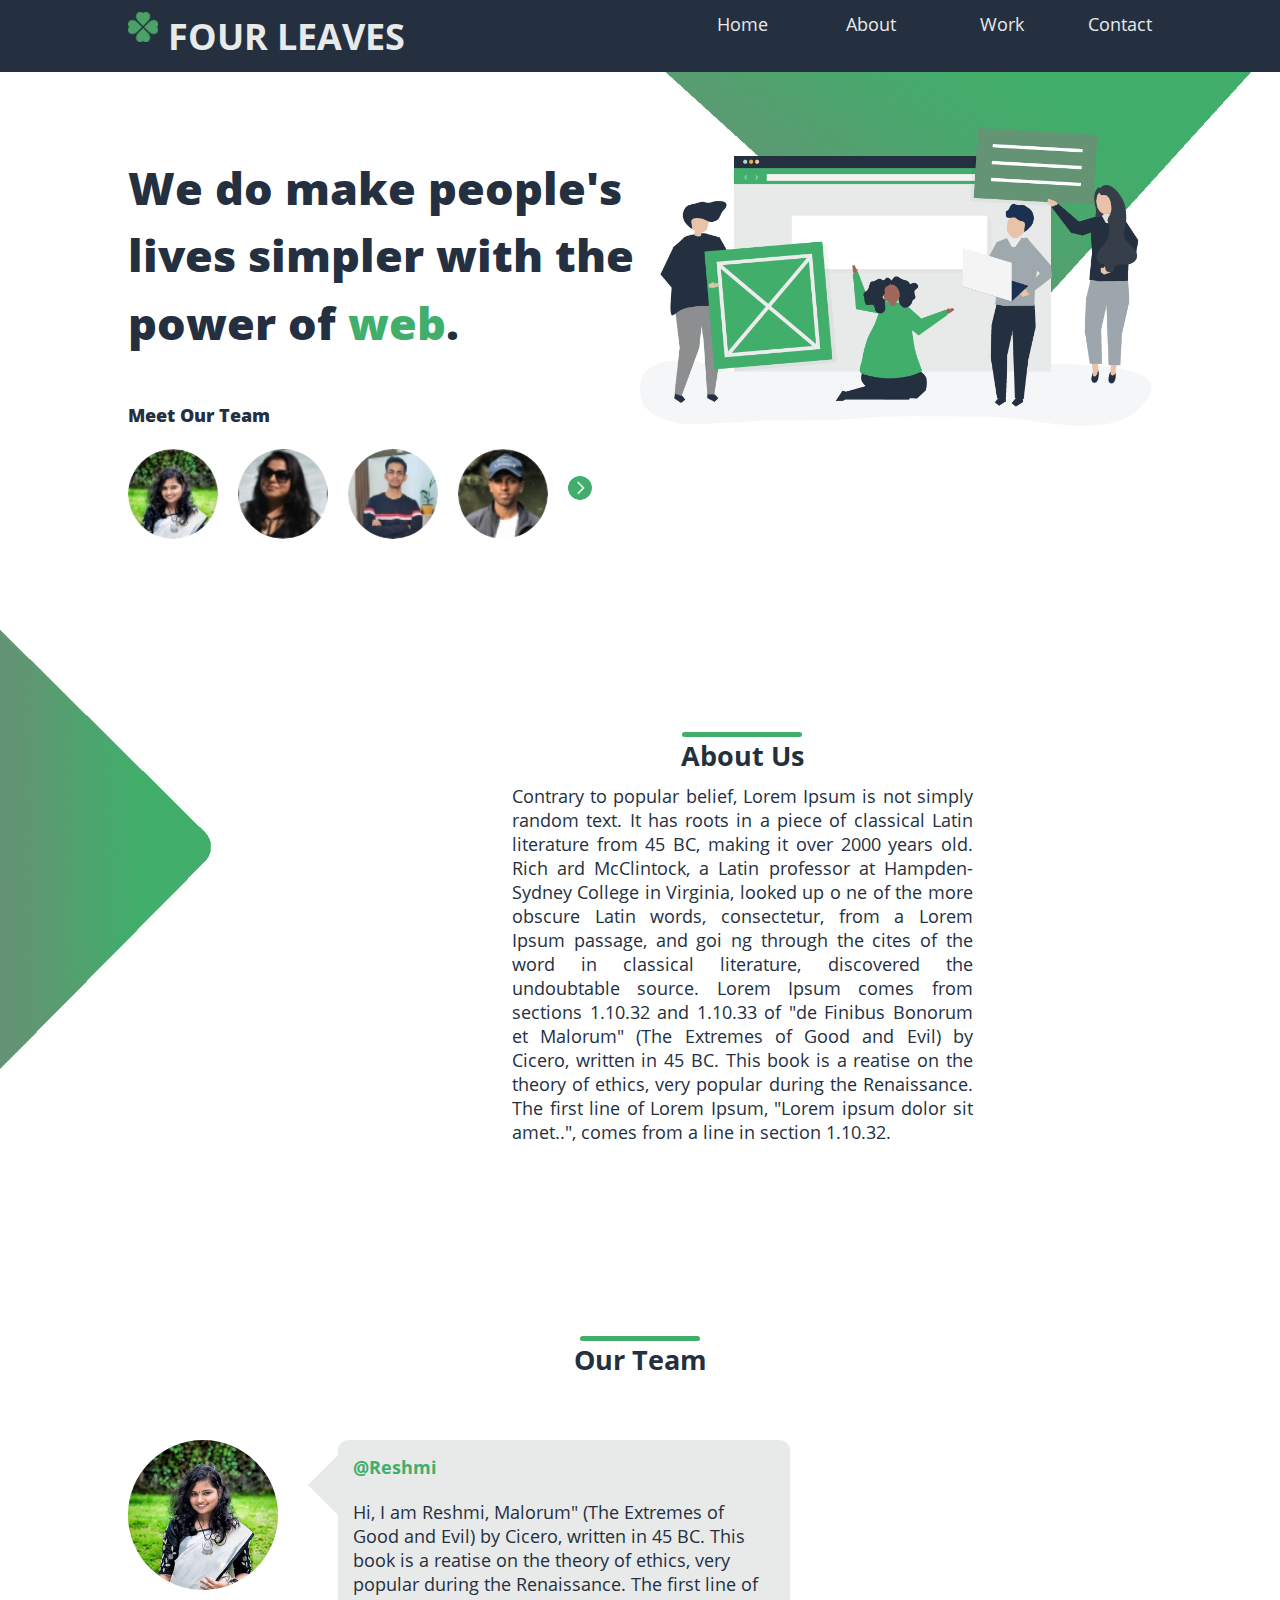
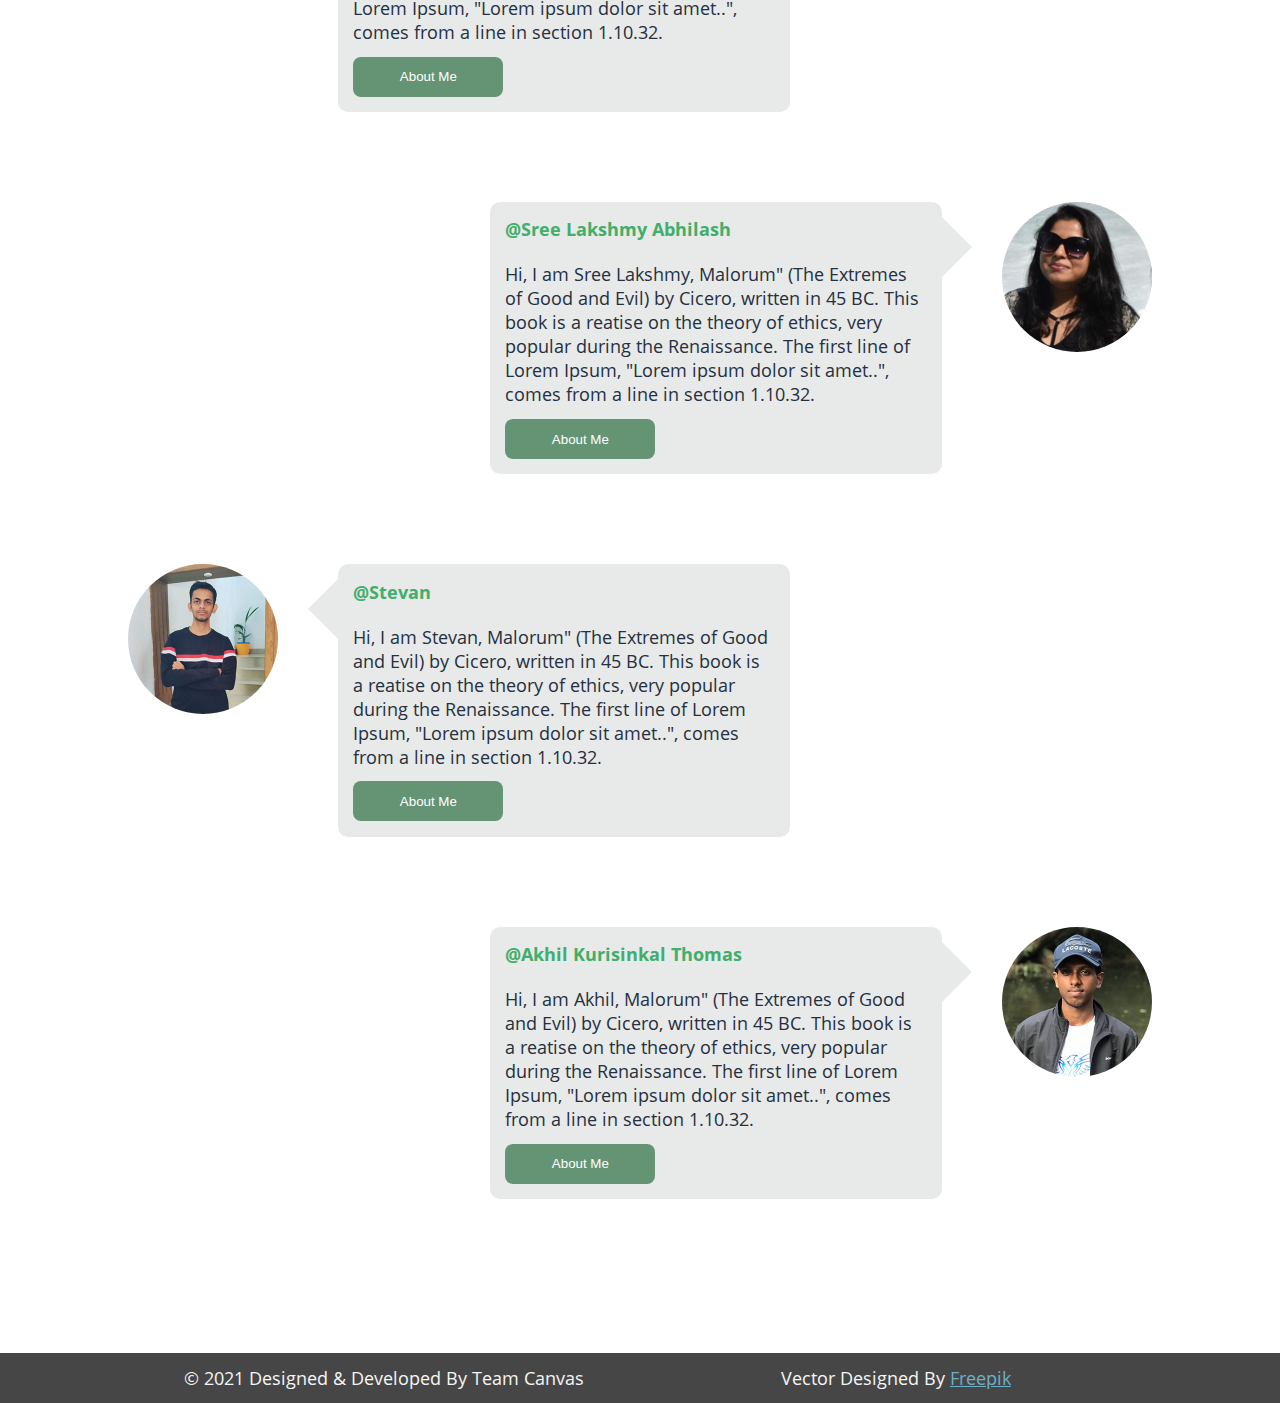
==== commit 3a9ca8c1: "new" ====
--- a/index.html
+++ b/index.html
@@ -30,7 +30,7 @@
         <section id="section-1">
             <article>
                 <section id="hero-text">
-                    <p>We do make people's life simpler with the power of <span id="web-text">web</span>.</p>
+                    <p>We do make people's lives simpler with the power of <span id="web-text">web</span>.</p>
                     <p id="meet-text">Meet Our Team</p>
                     <section class="team-icons">
                         <div><img src="images/sm-reshmi.jpg"/></div>
--- a/css/style.css
+++ b/css/style.css
@@ -5,6 +5,7 @@
 body {
   font-family: "Open Sans", sans-serif;
   font-size: 18px;
+  color: #24303f;
 }
 nav {
   width: 100%;
@@ -14,7 +15,7 @@
   display: flex;
   flex-direction: row;
   background-color: #24303f;
-  color: #f5f5f5;
+  color: #e8e9e9;
   font-size: 18px;
   position: fixed;
   top: 0;
@@ -52,7 +53,7 @@
   display: none;
 }
 #nav-links a {
-  color: #f5f5f5;
+  color: #e8e9e9;
   text-decoration: none;
 }
 #nav-links a:active {
@@ -87,7 +88,7 @@
   padding-top: 10%;
   font-size: 2.5em;
   font-weight: 800;
-  color: #464646;
+  color: #24303f;
   line-height: 1.5em;
 }
 #web-text {
@@ -147,6 +148,7 @@
   display: flex;
   flex-direction: column;
   padding: 5% 10%;
+  color: #24303f;
 }
 #section-3 h2 {
   text-align: center;
@@ -184,7 +186,7 @@
 .chat-box .rectangle {
   width: 100%;
   height: auto;
-  background-color: #f5f5f5;
+  background-color: #e8e9e9;
   border-radius: 10px;
   padding: 3%;
 }
@@ -192,7 +194,7 @@
   margin-top: 5%;
 }
 .chat-box .rectangle h4 {
-  color: #7dc6a8;
+  color: #41ae6b;
 }
 .chat-box .triangle {
   color: white;
@@ -200,7 +202,7 @@
   height: 0px;
   border: 30px solid black;
   border-top-color: transparent;
-  border-right-color: #f5f5f5;
+  border-right-color: #e8e9e9;
   border-bottom-color: transparent;
   border-left-color: transparent;
   margin-top: 15px;
@@ -213,14 +215,14 @@
   border-top-color: transparent;
   border-right-color: transparent;
   border-bottom-color: transparent;
-  border-left-color: #f5f5f5;
+  border-left-color: #e8e9e9;
   margin-top: 15px;
 }
 .chat-box .about-btn {
   margin-top: 3%;
   width: 150px;
   height: 40px;
-  background-color: #6dafc6;
+  background-color: #649474;
   color: #ffffff;
   border: none;
   border-radius: 8px;
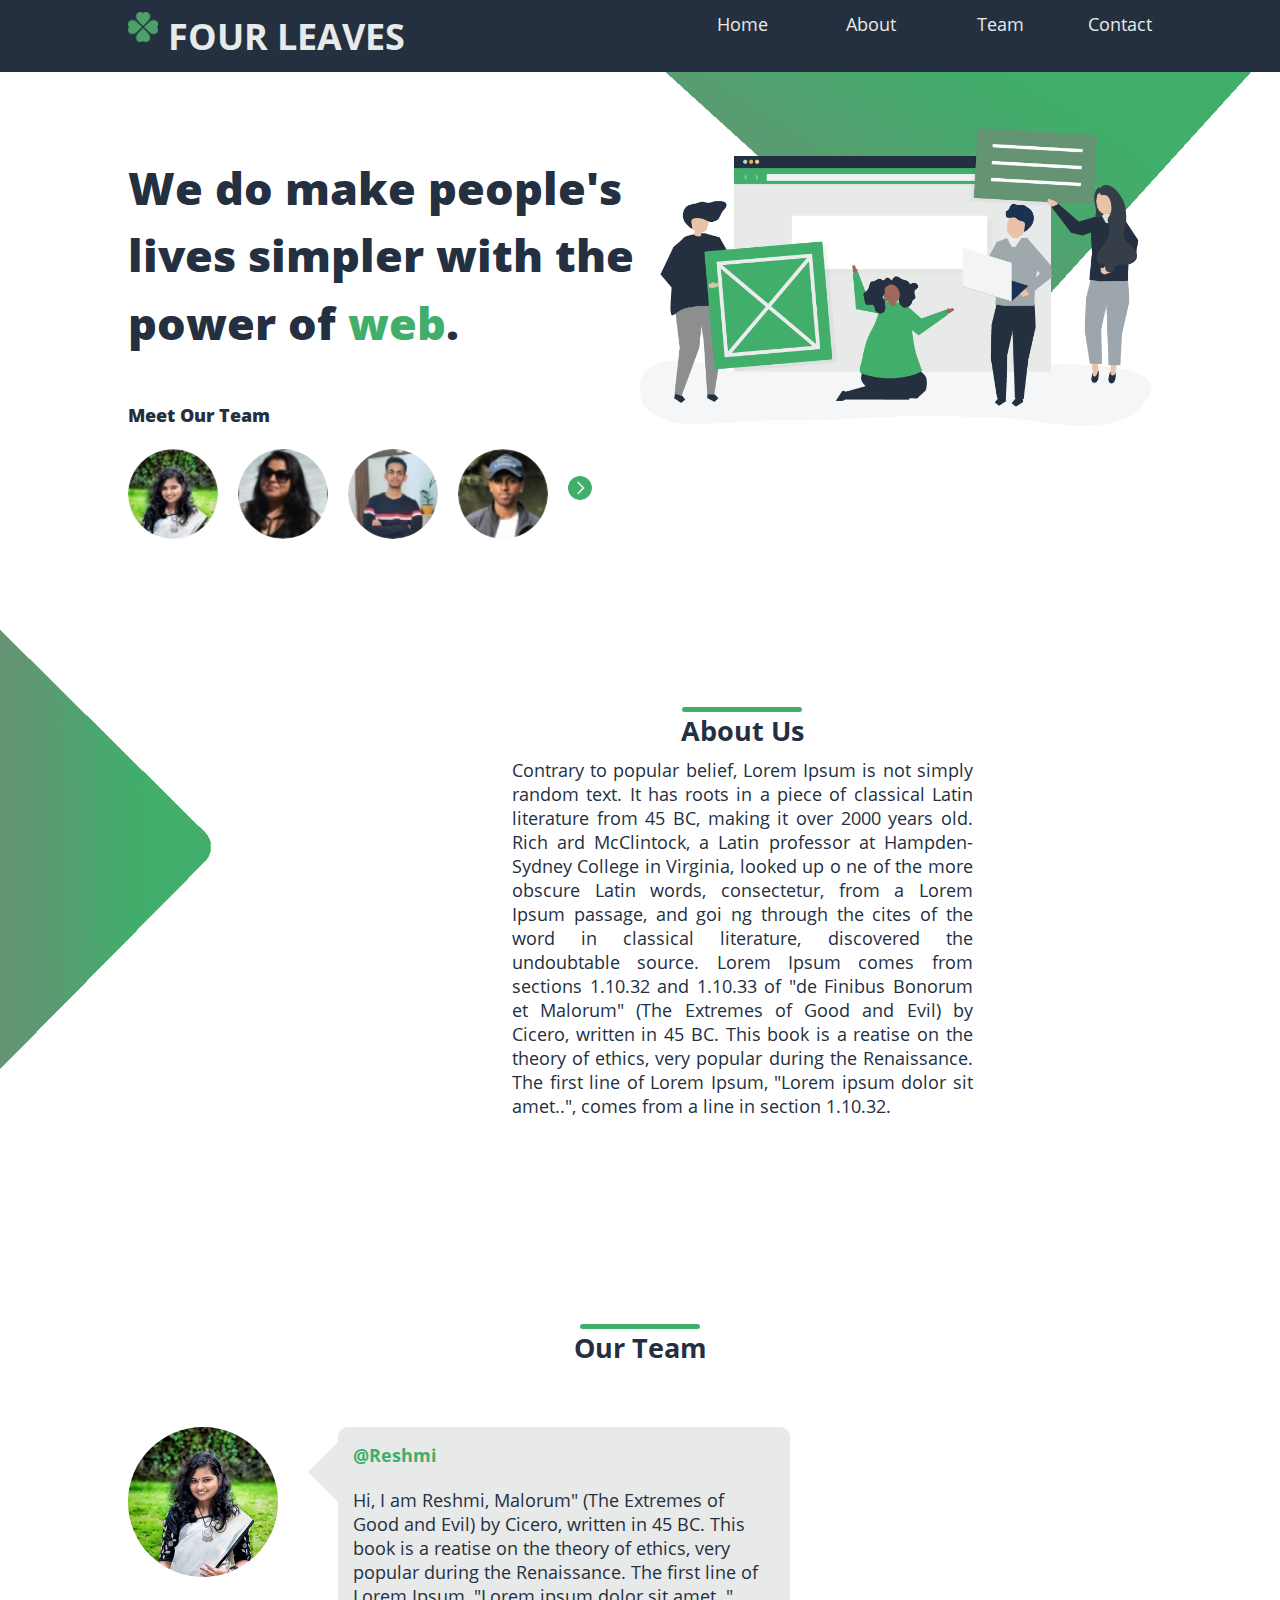
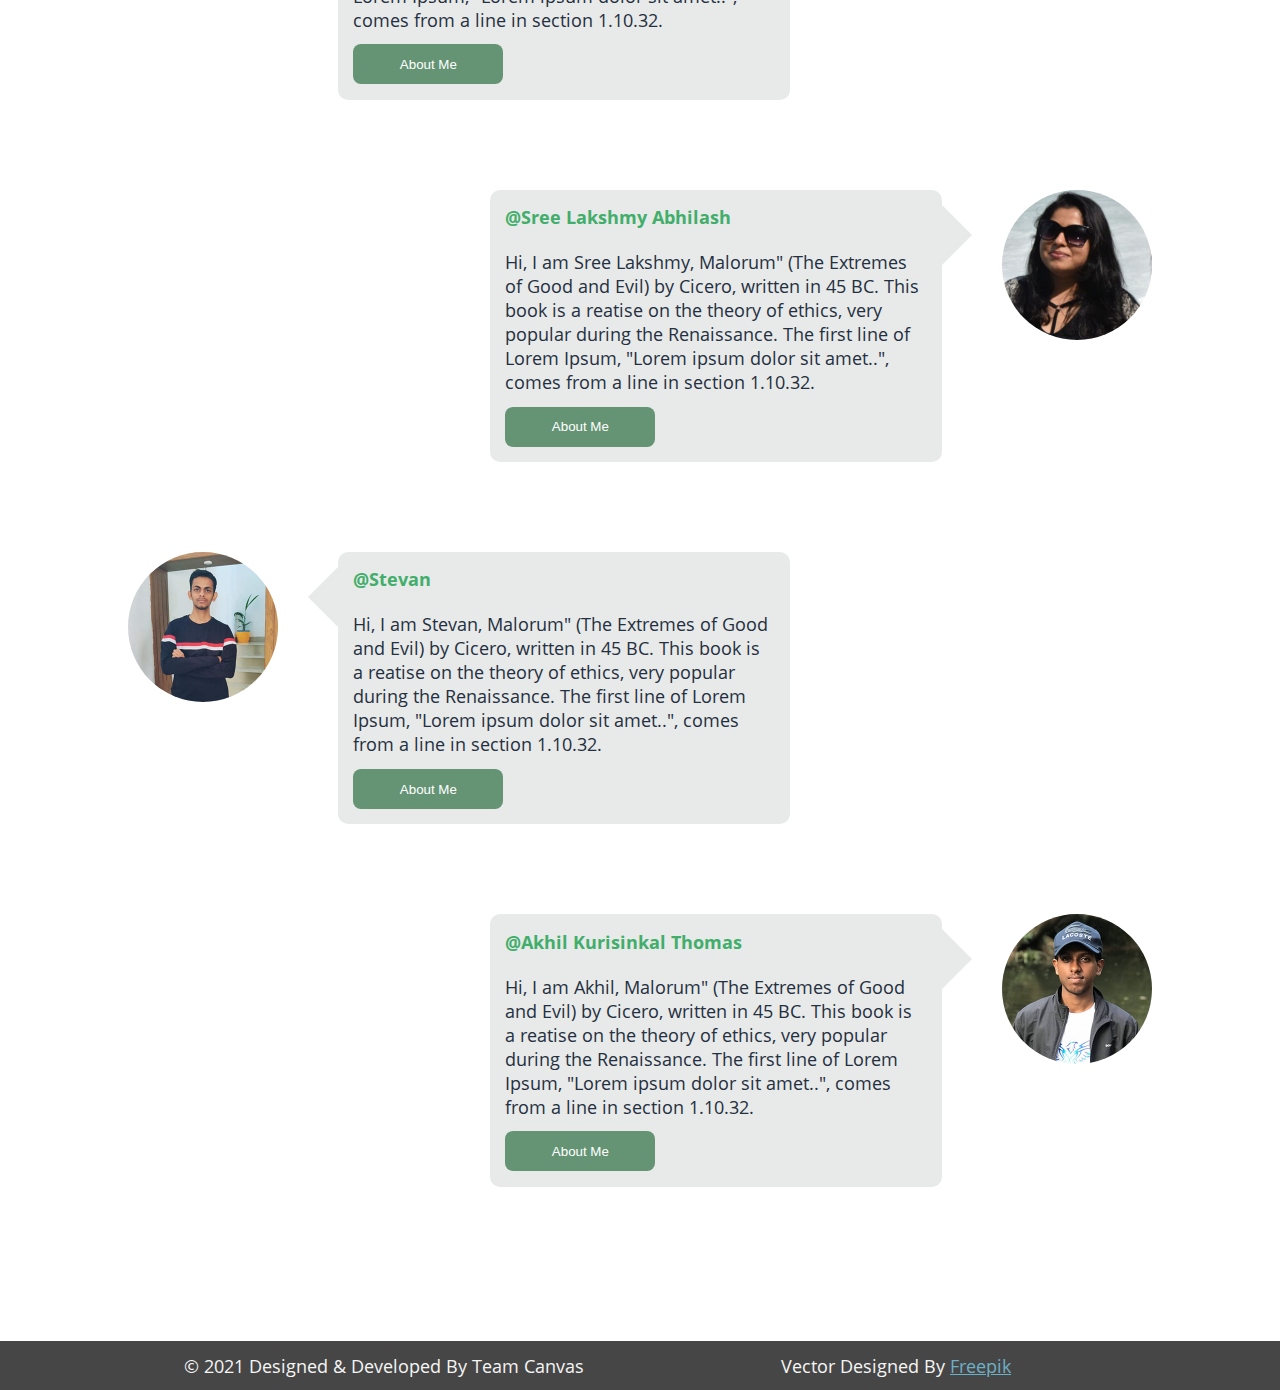
==== commit 9c7e8b00: "newone" ====
--- a/index.html
+++ b/index.html
@@ -20,7 +20,7 @@
                 <ul id="nav-list">
                     <li class="nav-link"><a href="index.html">Home</a></li>
                     <li class="nav-link"><a href="#about">About</a></li>
-                    <li class="nav-link"><a href="#Team">Work</a></li>
+                    <li class="nav-link"><a href="#Team">Team</a></li>
                     <li class="nav-link"><a href="#contact">Contact</a></li>
                 </ul>
             </section>  
--- a/css/style.css
+++ b/css/style.css
@@ -125,9 +125,8 @@
   height: 24px;
 }
 #section-2 {
-  height: 60vh;
-  display: flex;
-  padding-top: 8%;
+  height: 70vh;
+  display: flex;
   padding-left: 40%;
   background-image: url("../images/bg-2.png");
   background-size: 100%;
@@ -135,8 +134,9 @@
 }
 #about {
   width: 60%;
+  padding-top: 10%;
   text-align: justify;
-  height: auto;
+  height: 100%;
 }
 #about h2 {
   text-align: center;
